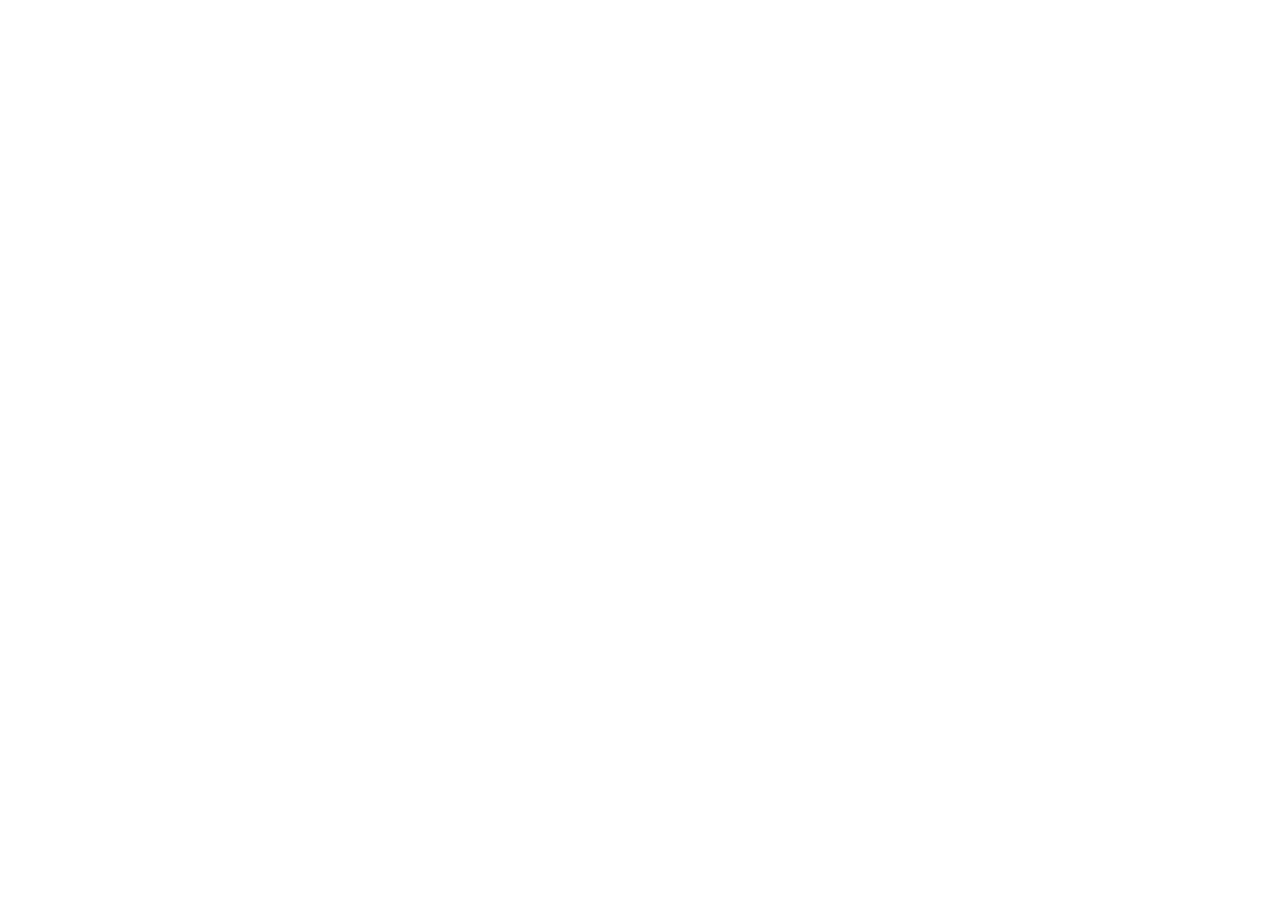
==== P-2/index.html @ 5631281c "Add the root class and link the cdn and styling sheet" ====
<!doctype html>
<html lang="en">
  <head>
    <meta charset="UTF-8" />
    <meta name="viewport" content="width=device-width, initial-scale=1.0" />
    <title>Document</title>
    <link rel="stylesheet" href="style.css" />
    <link rel="icon" href="Assets/Palindrome-tracker icon.png" />
    <link rel="preconnect" href="https://fonts.googleapis.com" />
    <link rel="preconnect" href="https://fonts.gstatic.com" crossorigin />
    <link href="https://fonts.googleapis.com/css2?family=Poppins:wght@400;500;600;700&display=swap" rel="stylesheet"/>
    <link rel="stylesheet" href="https://cdnjs.cloudflare.com/ajax/libs/font-awesome/6.7.2/css/all.min.css"/>
  </head>
  <body>
    
  </body>
</html>
---- P-2/style.css ----
:root {
    /* ================================
       BACKGROUND COLORS
    ================================= */

    --bg-primary: #080F19;
    --bg-secondary: #0D1728;
    --bg-card: #111F35;
    --bg-card-light: #162744;


    /* ================================
       TEXT COLORS
    ================================= */

    --text-primary: #F8FAFC;
    --text-secondary: #94A3B8;
    --text-muted: #64748B;


    /* ================================
       ACCENT COLORS
    ================================= */

    --accent-purple: #8B5CF6;
    --accent-blue: #3B82F6;
    --accent-cyan: #22D3EE;


    /* ================================
       BUTTON COLORS
    ================================= */

    --btn-primary: #8B5CF6;
    --btn-hover: #7C3AED;

    --btn-secondary: #13243D;
    --btn-secondary-hover: #1E3A5F;


    /* ================================
       BORDER COLORS
    ================================= */

    --border-primary: #243B5A;
    --border-accent: #31558A;


    /* ================================
       GRADIENTS
    ================================= */

    --gradient-primary: linear-gradient(
        135deg,
        #8B5CF6,
        #3B82F6,
        #22D3EE
    );

    --gradient-button: linear-gradient(
        135deg,
        #8B5CF6,
        #3B82F6,
        #22D3EE
    );


    /* ================================
       SHADOWS
    ================================= */

    --shadow-card: 0 20px 50px rgba(0, 0, 0, 0.35);

    --shadow-glow: 0 0 35px rgba(139, 92, 246, 0.25);


    /* ================================
       BORDER RADIUS
    ================================= */

    --radius-small: 10px;
    --radius-medium: 18px;
    --radius-large: 28px;


    /* ================================
       TRANSITIONS
    ================================= */

    --transition-fast: 0.2s ease;
    --transition-normal: 0.3s ease;
}

body {
  padding: 0px;
  margin: 0px;
  box-sizing: border-box;
  font-family: "Poppins", sans-serif;
}
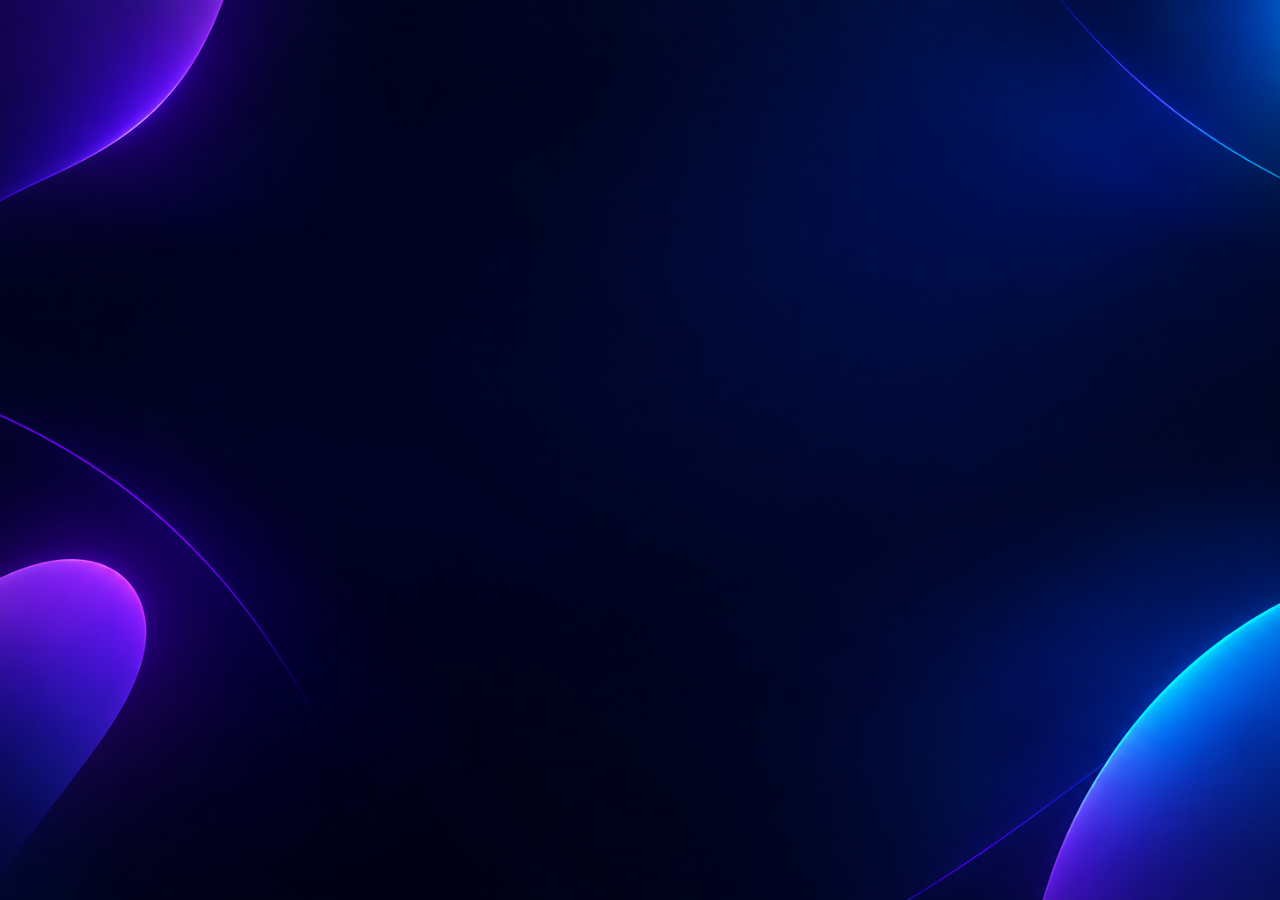
==== commit 47bd6520: "Start Add the styling" ====
--- a/P-2/index.html
+++ b/P-2/index.html
@@ -5,13 +5,13 @@
     <meta name="viewport" content="width=device-width, initial-scale=1.0" />
     <title>Document</title>
     <link rel="stylesheet" href="style.css" />
-    <link rel="icon" href="Assets/Palindrome-tracker icon.png" />
+    <link rel="icon" href="Assets/Favicon icon.png" />
     <link rel="preconnect" href="https://fonts.googleapis.com" />
     <link rel="preconnect" href="https://fonts.gstatic.com" crossorigin />
     <link href="https://fonts.googleapis.com/css2?family=Poppins:wght@400;500;600;700&display=swap" rel="stylesheet"/>
     <link rel="stylesheet" href="https://cdnjs.cloudflare.com/ajax/libs/font-awesome/6.7.2/css/all.min.css"/>
   </head>
   <body>
-    
+    <main></main>
   </body>
 </html>
--- a/P-2/style.css
+++ b/P-2/style.css
@@ -92,8 +92,14 @@
 }
 
 body {
-  padding: 0px;
-  margin: 0px;
-  box-sizing: border-box;
-  font-family: "Poppins", sans-serif;
+    padding: 0px;
+    margin: 0px;
+    min-height: 100vh;
+    width: 100%;
+    background-image: url("Assets/Background-image.png");
+    background-size: cover;
+    background-position: center center;
+    background-repeat: no-repeat;
+    position: relative;
+    font-family: "Poppins", sans-serif;
 }
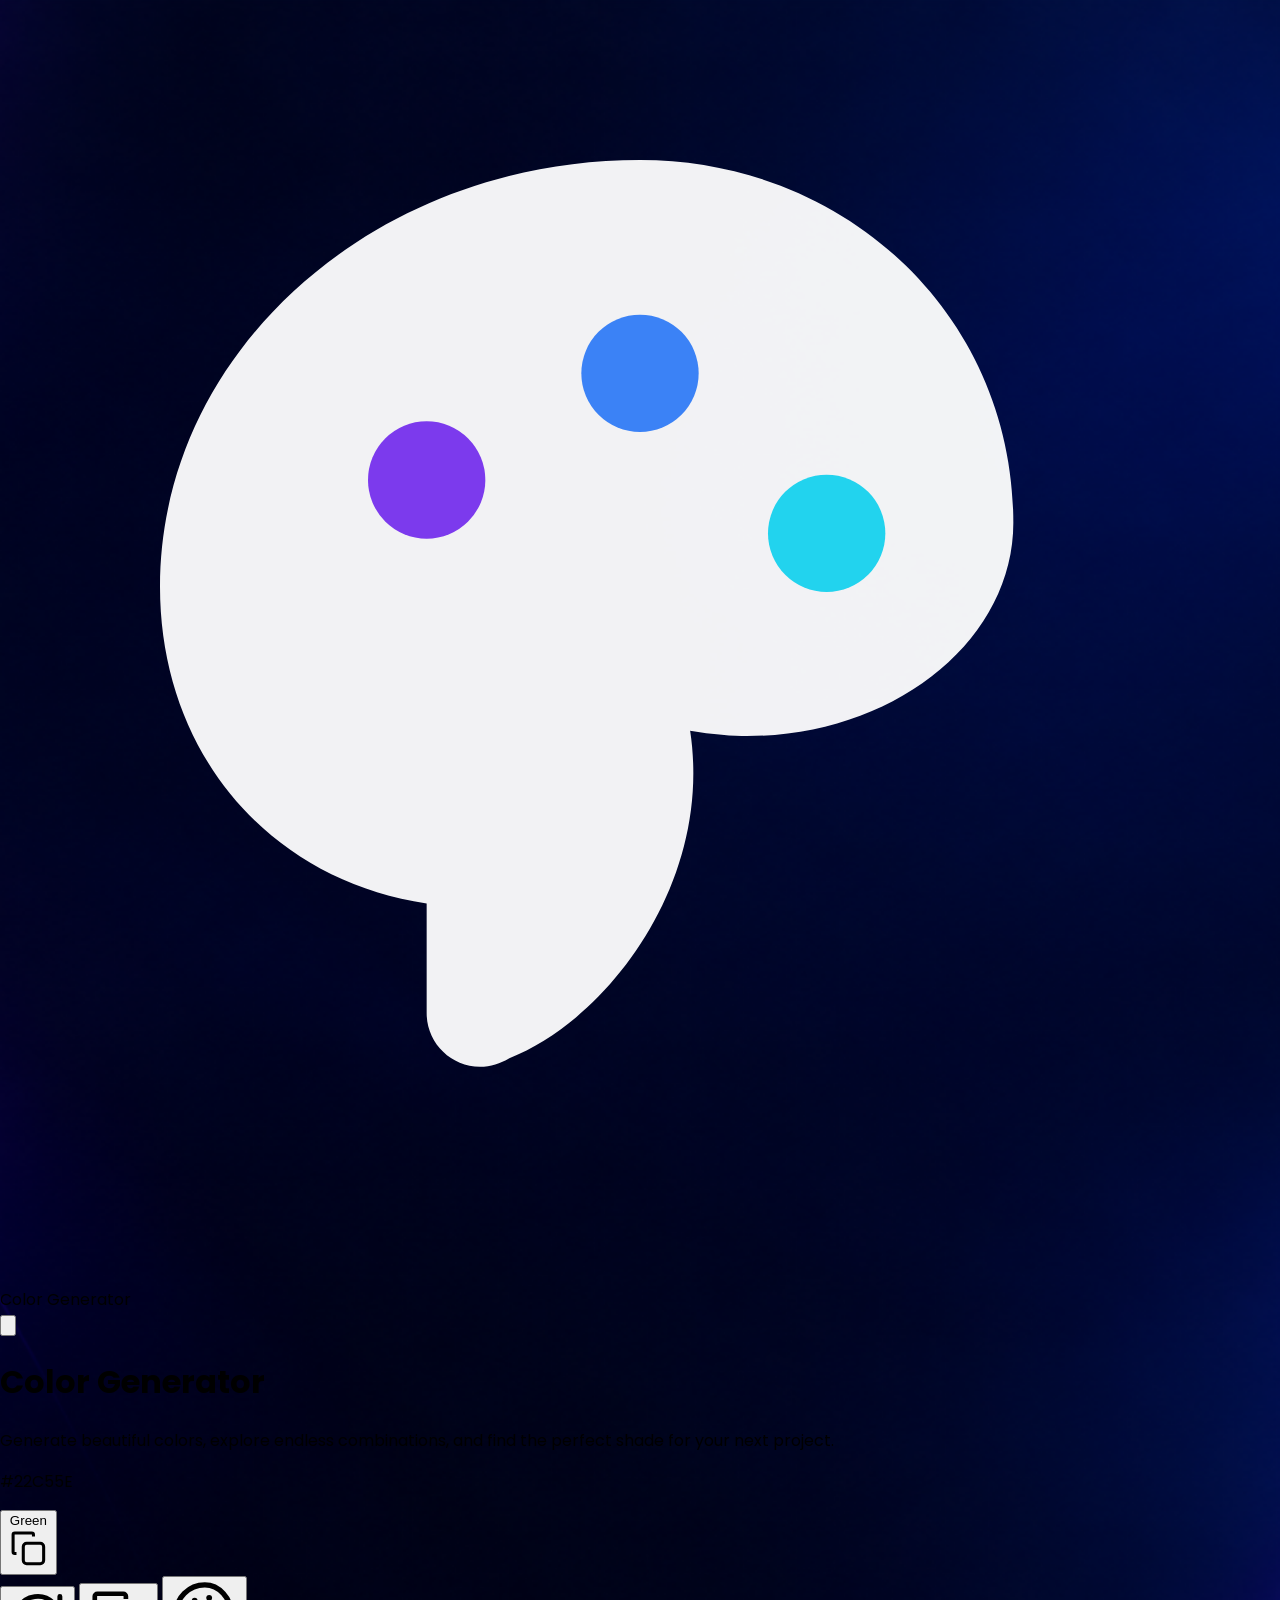
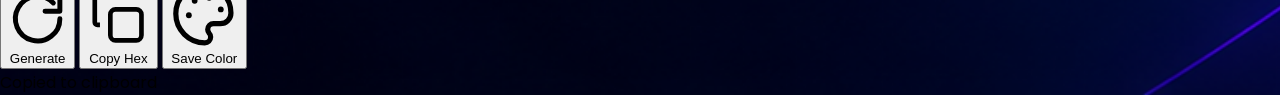
==== commit fd31bea1: "Completed with the html boilerplate" ====
--- a/P-2/index.html
+++ b/P-2/index.html
@@ -3,15 +3,188 @@
   <head>
     <meta charset="UTF-8" />
     <meta name="viewport" content="width=device-width, initial-scale=1.0" />
-    <title>Document</title>
+    <title>Random Color Generator</title>
     <link rel="stylesheet" href="style.css" />
     <link rel="icon" href="Assets/Favicon icon.png" />
     <link rel="preconnect" href="https://fonts.googleapis.com" />
     <link rel="preconnect" href="https://fonts.gstatic.com" crossorigin />
-    <link href="https://fonts.googleapis.com/css2?family=Poppins:wght@400;500;600;700&display=swap" rel="stylesheet"/>
-    <link rel="stylesheet" href="https://cdnjs.cloudflare.com/ajax/libs/font-awesome/6.7.2/css/all.min.css"/>
+    <link
+      href="https://fonts.googleapis.com/css2?family=Poppins:wght@400;500;600;700&display=swap"
+      rel="stylesheet"
+    />
+    <link
+      rel="stylesheet"
+      href="https://cdnjs.cloudflare.com/ajax/libs/font-awesome/6.7.2/css/all.min.css"
+    />
   </head>
   <body>
-    <main></main>
+    <!doctype html>
+    <html lang="en">
+      <head>
+        <meta charset="UTF-8" />
+        <meta name="viewport" content="width=device-width, initial-scale=1.0" />
+        <title>Color Generator</title>
+      </head>
+      <body>
+        <div class="blob blob-1"></div>
+        <div class="blob blob-2"></div>
+
+        <header>
+          <div class="brand">
+            <div class="brand-icon">
+              <svg
+                viewBox="0 0 24 24"
+                fill="none"
+                xmlns="http://www.w3.org/2000/svg"
+              >
+                <path
+                  d="M12 3C7.03 3 3 6.58 3 11c0 3.09 2.02 5.5 5 5.94V19c0 .55.45 1 1 1 .2 0 .38-.06.55-.16C11.2 19.2 13 17.02 13 14.5c0-.27-.02-.54-.06-.8.4.07.83.1 1.06.1 2.76 0 5-1.79 5-4 0-3.87-3.13-6.8-7-6.8Z"
+                  fill="white"
+                  opacity="0.95"
+                />
+                <circle cx="8" cy="9" r="1.1" fill="#7c3aed" />
+                <circle cx="12" cy="7" r="1.1" fill="#3b82f6" />
+                <circle cx="15.5" cy="10" r="1.1" fill="#22d3ee" />
+              </svg>
+            </div>
+            <div class="brand-name">Color <span>Generator</span></div>
+          </div>
+
+          <button
+            class="theme-toggle"
+            id="themeToggle"
+            aria-label="Toggle theme"
+          >
+            <svg
+              id="themeIcon"
+              viewBox="0 0 24 24"
+              fill="none"
+              xmlns="http://www.w3.org/2000/svg"
+            >
+              <path
+                d="M21 12.79A9 9 0 1 1 11.21 3 7 7 0 0 0 21 12.79Z"
+                stroke="currentColor"
+                stroke-width="1.8"
+                stroke-linecap="round"
+                stroke-linejoin="round"
+              />
+            </svg>
+          </button>
+        </header>
+
+        <main>
+          <h1>Color <span class="accent">Generator</span></h1>
+          <p class="subtitle">
+            Generate beautiful colors, explore endless combinations, and find
+            the perfect shade for your next project.
+          </p>
+
+          <div class="divider-row">
+            <div class="divider-line"></div>
+            <div class="divider-dot"></div>
+            <div class="divider-line right"></div>
+          </div>
+
+          <div class="panel">
+            <div class="swatch" id="swatch">
+              <p class="hex-value" id="hexValue">#22C55E</p>
+              <button class="color-name-row" id="copyHexRow">
+                <span id="colorName">Green</span>
+                <svg
+                  viewBox="0 0 24 24"
+                  fill="none"
+                  xmlns="http://www.w3.org/2000/svg"
+                >
+                  <rect
+                    x="9"
+                    y="9"
+                    width="12"
+                    height="12"
+                    rx="2"
+                    stroke="currentColor"
+                    stroke-width="1.8"
+                  />
+                  <path
+                    d="M5 15H4a1 1 0 0 1-1-1V4a1 1 0 0 1 1-1h10a1 1 0 0 1 1 1v1"
+                    stroke="currentColor"
+                    stroke-width="1.8"
+                  />
+                </svg>
+              </button>
+            </div>
+
+            <div class="actions">
+              <button class="btn btn-generate" id="generateBtn">
+                <svg
+                  id="refreshIcon"
+                  viewBox="0 0 24 24"
+                  fill="none"
+                  xmlns="http://www.w3.org/2000/svg"
+                >
+                  <path
+                    d="M21 12a9 9 0 1 1-2.64-6.36"
+                    stroke="currentColor"
+                    stroke-width="2"
+                    stroke-linecap="round"
+                  />
+                  <path
+                    d="M21 3v6h-6"
+                    stroke="currentColor"
+                    stroke-width="2"
+                    stroke-linecap="round"
+                    stroke-linejoin="round"
+                  />
+                </svg>
+                Generate
+              </button>
+              <button class="btn btn-secondary" id="copyBtn">
+                <svg
+                  viewBox="0 0 24 24"
+                  fill="none"
+                  xmlns="http://www.w3.org/2000/svg"
+                >
+                  <rect
+                    x="9"
+                    y="9"
+                    width="12"
+                    height="12"
+                    rx="2"
+                    stroke="currentColor"
+                    stroke-width="1.8"
+                  />
+                  <path
+                    d="M5 15H4a1 1 0 0 1-1-1V4a1 1 0 0 1 1-1h10a1 1 0 0 1 1 1v1"
+                    stroke="currentColor"
+                    stroke-width="1.8"
+                  />
+                </svg>
+                Copy Hex
+              </button>
+              <button class="btn btn-secondary" id="saveBtn">
+                <svg
+                  viewBox="0 0 24 24"
+                  fill="none"
+                  xmlns="http://www.w3.org/2000/svg"
+                >
+                  <circle cx="13.5" cy="6.5" r="1" fill="currentColor" />
+                  <circle cx="17.5" cy="10.5" r="1" fill="currentColor" />
+                  <circle cx="8.5" cy="7.5" r="1" fill="currentColor" />
+                  <circle cx="6.5" cy="12.5" r="1" fill="currentColor" />
+                  <path
+                    d="M12 2C6.5 2 2 6.5 2 12s4.5 10 10 10c1.1 0 2-.9 2-2 0-.5-.2-1-.5-1.3-.3-.4-.5-.8-.5-1.3 0-1.1.9-2 2-2h2.3c2.1 0 3.7-1.6 3.7-3.7C21 6.7 17 2 12 2Z"
+                    stroke="currentColor"
+                    stroke-width="1.8"
+                    stroke-linejoin="round"
+                  />
+                </svg>
+                Save Color
+              </button>
+            </div>
+          </div>
+        </main>
+
+        <div class="toast" id="toast">Copied to clipboard</div>
+      </body>
+    </html>
   </body>
 </html>
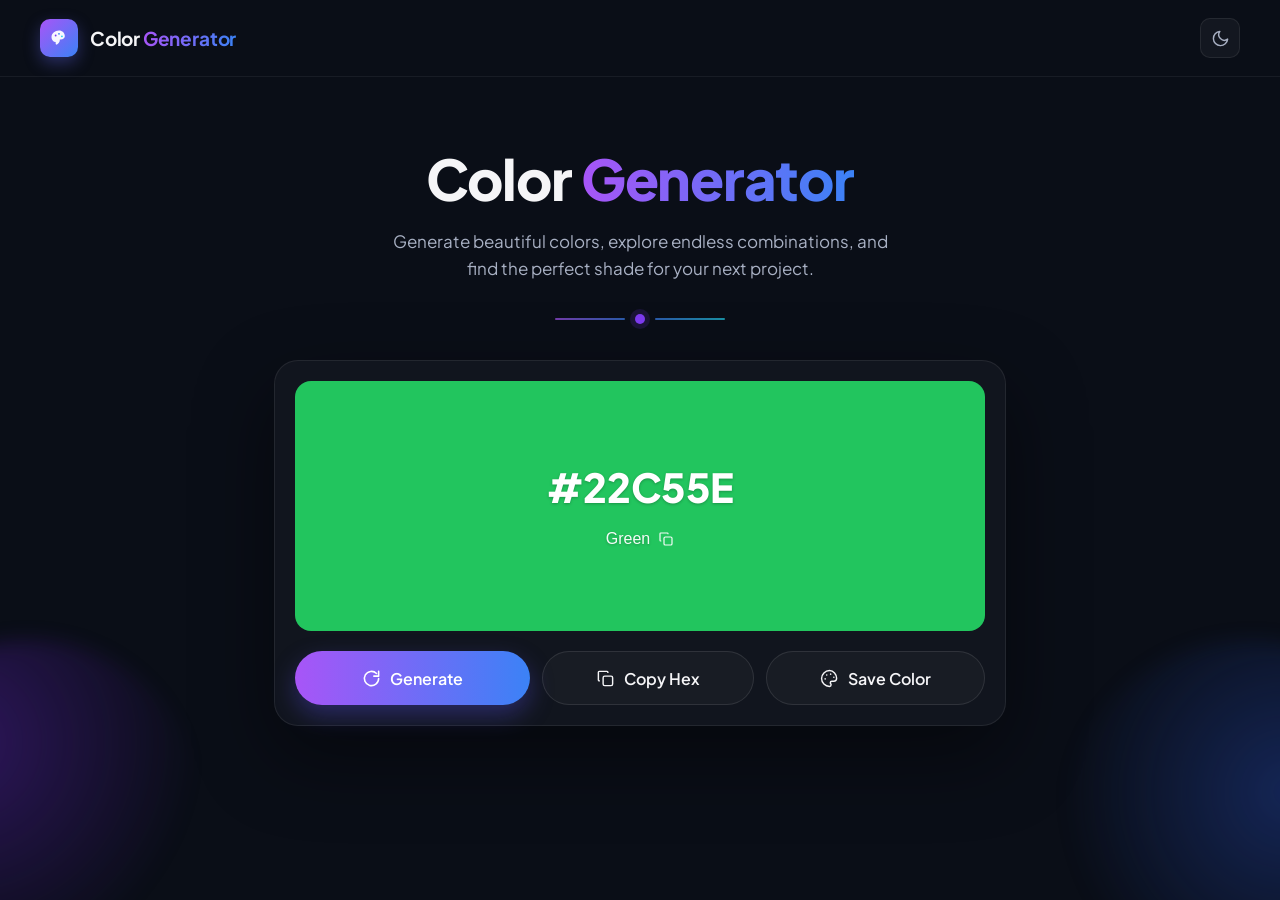
==== commit 064b835c: "Complete with the styling of the UI design" ====
--- a/P-2/index.html
+++ b/P-2/index.html
@@ -3,29 +3,19 @@
   <head>
     <meta charset="UTF-8" />
     <meta name="viewport" content="width=device-width, initial-scale=1.0" />
-    <title>Random Color Generator</title>
+    <title>Color Generator</title>
     <link rel="stylesheet" href="style.css" />
     <link rel="icon" href="Assets/Favicon icon.png" />
-    <link rel="preconnect" href="https://fonts.googleapis.com" />
-    <link rel="preconnect" href="https://fonts.gstatic.com" crossorigin />
-    <link
-      href="https://fonts.googleapis.com/css2?family=Poppins:wght@400;500;600;700&display=swap"
-      rel="stylesheet"
-    />
+    <link rel="preconnect" href="https://fonts.googleapis.com">
+    <link rel="preconnect" href="https://fonts.gstatic.com" crossorigin>
+    <link href="https://fonts.googleapis.com/css2?family=Plus+Jakarta+Sans:wght@400;500;600;700;800&display=swap" rel="stylesheet">
     <link
       rel="stylesheet"
       href="https://cdnjs.cloudflare.com/ajax/libs/font-awesome/6.7.2/css/all.min.css"
     />
   </head>
   <body>
-    <!doctype html>
-    <html lang="en">
-      <head>
-        <meta charset="UTF-8" />
-        <meta name="viewport" content="width=device-width, initial-scale=1.0" />
-        <title>Color Generator</title>
-      </head>
-      <body>
+    
         <div class="blob blob-1"></div>
         <div class="blob blob-2"></div>
 
--- a/P-2/style.css
+++ b/P-2/style.css
@@ -1,105 +1,298 @@
-:root {
-    /* ================================
-       BACKGROUND COLORS
-    ================================= */
-
-    --bg-primary: #080F19;
-    --bg-secondary: #0D1728;
-    --bg-card: #111F35;
-    --bg-card-light: #162744;
-
-
-    /* ================================
-       TEXT COLORS
-    ================================= */
-
-    --text-primary: #F8FAFC;
-    --text-secondary: #94A3B8;
-    --text-muted: #64748B;
-
-
-    /* ================================
-       ACCENT COLORS
-    ================================= */
-
-    --accent-purple: #8B5CF6;
-    --accent-blue: #3B82F6;
-    --accent-cyan: #22D3EE;
-
-
-    /* ================================
-       BUTTON COLORS
-    ================================= */
-
-    --btn-primary: #8B5CF6;
-    --btn-hover: #7C3AED;
-
-    --btn-secondary: #13243D;
-    --btn-secondary-hover: #1E3A5F;
-
-
-    /* ================================
-       BORDER COLORS
-    ================================= */
-
-    --border-primary: #243B5A;
-    --border-accent: #31558A;
-
-
-    /* ================================
-       GRADIENTS
-    ================================= */
-
-    --gradient-primary: linear-gradient(
-        135deg,
-        #8B5CF6,
-        #3B82F6,
-        #22D3EE
-    );
-
-    --gradient-button: linear-gradient(
-        135deg,
-        #8B5CF6,
-        #3B82F6,
-        #22D3EE
-    );
-
-
-    /* ================================
-       SHADOWS
-    ================================= */
-
-    --shadow-card: 0 20px 50px rgba(0, 0, 0, 0.35);
-
-    --shadow-glow: 0 0 35px rgba(139, 92, 246, 0.25);
-
-
-    /* ================================
-       BORDER RADIUS
-    ================================= */
-
-    --radius-small: 10px;
-    --radius-medium: 18px;
-    --radius-large: 28px;
-
-
-    /* ================================
-       TRANSITIONS
-    ================================= */
-
-    --transition-fast: 0.2s ease;
-    --transition-normal: 0.3s ease;
-}
-
-body {
-    padding: 0px;
-    margin: 0px;
-    min-height: 100vh;
-    width: 100%;
-    background-image: url("Assets/Background-image.png");
-    background-size: cover;
-    background-position: center center;
-    background-repeat: no-repeat;
-    position: relative;
-    font-family: "Poppins", sans-serif;
+:root{
+  --bg: #0a0e17;
+  --bg-blob-1: #4c1d95;
+  --bg-blob-2: #1e3a8a;
+  --panel-bg: rgba(255,255,255,0.03);
+  --panel-border: rgba(255,255,255,0.08);
+  --pill-bg: rgba(255,255,255,0.03);
+  --pill-border: rgba(255,255,255,0.10);
+  --text-primary: #f5f5f7;
+  --text-secondary: #a8b0c3;
+  --text-muted: #6b7383;
+  --divider: rgba(255,255,255,0.08);
+  --swatch-text: #ffffff;
+  --swatch-text-shadow: 0 1px 3px rgba(0,0,0,0.25);
+  --header-border: rgba(255,255,255,0.06);
+  --icon-btn-bg: rgba(255,255,255,0.04);
+  --icon-btn-border: rgba(255,255,255,0.08);
+  --shadow-ambient: 0 30px 80px rgba(0,0,0,0.45);
+  color-scheme: dark;
+}
+
+html.light{
+  --bg: #f4f4f6;
+  --bg-blob-1: #d6d3ff;
+  --bg-blob-2: #c7e0ff;
+  --panel-bg: #ffffff;
+  --panel-border: #e4e4e9;
+  --pill-bg: #f7f7f9;
+  --pill-border: #e4e4e9;
+  --text-primary: #17171c;
+  --text-secondary: #55565f;
+  --text-muted: #8a8b96;
+  --divider: #eaeaee;
+  --swatch-text: #ffffff;
+  --swatch-text-shadow: 0 1px 3px rgba(0,0,0,0.18);
+  --header-border: #e4e4e9;
+  --icon-btn-bg: #ffffff;
+  --icon-btn-border: #e4e4e9;
+  --shadow-ambient: 0 30px 70px rgba(30,30,40,0.10);
+  color-scheme: light;
+}
+
+*{ 
+   box-sizing: border-box; 
+}
+
+body{
+  margin:0;
+  min-height:100vh;
+  background: var(--bg);
+  font-family: 'Plus Jakarta Sans', system-ui, sans-serif;
+  color: var(--text-primary);
+  position: relative;
+  overflow-x: hidden;
+  transition: background 0.4s ease, color 0.4s ease;
+}
+
+/* decorative background blobs */
+.blob{
+  position: fixed;
+  border-radius: 50%;
+  filter: blur(10px);
+  opacity: 0.55;
+  z-index: 0;
+  transition: background 0.4s ease, opacity 0.4s ease;
+}
+html.light .blob{ opacity: 0.7; filter: blur(30px); }
+.blob-1{
+  width: 340px; height: 340px;
+  left: -140px; bottom: -80px;
+  background: radial-gradient(circle at 30% 30%, var(--bg-blob-1), transparent 70%);
+}
+.blob-2{
+  width: 380px; height: 380px;
+  right: -160px; bottom: -120px;
+  background: radial-gradient(circle at 60% 40%, var(--bg-blob-2), transparent 70%);
+}
+
+header{
+  position: relative;
+  z-index: 2;
+  display: flex;
+  align-items: center;
+  justify-content: space-between;
+  padding: 18px 40px;
+  border-bottom: 1px solid var(--header-border);
+}
+
+.brand{
+  display:flex;
+  align-items:center;
+  gap: 12px;
+}
+
+.brand-icon{
+  width: 38px; height: 38px;
+  border-radius: 10px;
+  display:flex; align-items:center; justify-content:center;
+  background: linear-gradient(135deg, #a855f7, #3b82f6);
+  box-shadow: 0 6px 16px rgba(99,102,241,0.35);
+}
+.brand-icon svg{ width: 20px; height: 20px; }
+
+.brand-name{
+  font-size: 19px;
+  font-weight: 700;
+  letter-spacing: -0.01em;
+}
+.brand-name span{
+  background: linear-gradient(90deg, #a855f7, #3b82f6);
+  -webkit-background-clip: text;
+  background-clip: text;
+  color: transparent;
+}
+
+.theme-toggle{
+  width: 40px; height: 40px;
+  border-radius: 10px;
+  background: var(--icon-btn-bg);
+  border: 1px solid var(--icon-btn-border);
+  display:flex; align-items:center; justify-content:center;
+  cursor: pointer;
+  color: var(--text-secondary);
+  transition: background 0.25s ease, border-color 0.25s ease, transform 0.15s ease;
+}
+.theme-toggle:hover{ transform: translateY(-1px); }
+.theme-toggle svg{ width: 19px; height: 19px; }
+
+main{
+  position: relative;
+  z-index: 2;
+  max-width: 780px;
+  margin: 0 auto;
+  padding: 72px 24px 100px;
+  text-align: center;
+}
+
+h1{
+  font-size: 56px;
+  line-height: 1.05;
+  font-weight: 800;
+  letter-spacing: -0.02em;
+  margin: 0 0 20px;
+}
+h1 .accent{
+  background: linear-gradient(90deg, #a855f7, #3b82f6);
+  -webkit-background-clip: text;
+  background-clip: text;
+  color: transparent;
+}
+
+.subtitle{
+  font-size: 17px;
+  color: var(--text-secondary);
+  line-height: 1.6;
+  max-width: 520px;
+  margin: 0 auto;
+}
+
+.divider-row{
+  display:flex;
+  align-items:center;
+  justify-content:center;
+  gap: 10px;
+  margin: 32px 0 36px;
+}
+.divider-line{
+  width: 70px; height: 2px;
+  border-radius: 2px;
+  background: linear-gradient(90deg, #a855f7, #3b82f6);
+  opacity: 0.65;
+}
+.divider-line.right{ background: linear-gradient(90deg, #3b82f6, #22d3ee); }
+.divider-dot{
+  width: 10px; height: 10px;
+  border-radius: 50%;
+  background: #7c3aed;
+  box-shadow: 0 0 0 5px rgba(124,58,237,0.15);
+}
+
+.panel{
+  background: var(--panel-bg);
+  border: 1px solid var(--panel-border);
+  border-radius: 24px;
+  padding: 20px;
+  box-shadow: var(--shadow-ambient);
+  transition: background 0.4s ease, border-color 0.4s ease, box-shadow 0.4s ease;
+}
+
+.swatch{
+  border-radius: 16px;
+  height: 250px;
+  display:flex;
+  flex-direction: column;
+  align-items:center;
+  justify-content:center;
+  gap: 14px;
+  background: #22c55e;
+  transition: background 0.35s ease;
+}
+
+.hex-value{
+  font-size: 40px;
+  font-weight: 800;
+  letter-spacing: -0.01em;
+  color: var(--swatch-text);
+  text-shadow: var(--swatch-text-shadow);
+  margin: 0;
+}
+
+.color-name-row{
+  display:flex;
+  align-items:center;
+  gap: 8px;
+  color: var(--swatch-text);
+  text-shadow: var(--swatch-text-shadow);
+  font-size: 16px;
+  font-weight: 500;
+  cursor: pointer;
+  opacity: 0.95;
+  background: none;
+  border: none;
+  padding: 4px 8px;
+  border-radius: 8px;
+  transition: background 0.2s ease;
+}
+.color-name-row:hover{ background: rgba(255,255,255,0.15); }
+.color-name-row svg{ width: 16px; height: 16px; }
+
+.actions{
+  display:flex;
+  gap: 12px;
+  margin-top: 20px;
+  flex-wrap: wrap;
+}
+
+.btn{
+  flex: 1 1 auto;
+  display:flex;
+  align-items:center;
+  justify-content:center;
+  gap: 9px;
+  height: 54px;
+  border-radius: 999px;
+  font-size: 16px;
+  font-weight: 600;
+  cursor: pointer;
+  border: 1px solid var(--pill-border);
+  background: var(--pill-bg);
+  color: var(--text-primary);
+  transition: transform 0.15s ease, background 0.2s ease, border-color 0.2s ease, box-shadow 0.2s ease;
+  font-family: inherit;
+}
+.btn svg{ width: 19px; height: 19px; flex-shrink: 0; }
+.btn:hover{ transform: translateY(-1px); }
+.btn:active{ transform: translateY(0); }
+
+.btn-generate{
+  flex: 1.3 1 auto;
+  min-width: 180px;
+  background: linear-gradient(90deg, #a855f7, #3b82f6);
+  border: none;
+  color: #ffffff;
+  box-shadow: 0 10px 24px rgba(88,80,236,0.35);
+}
+html.light .btn-generate{ box-shadow: 0 10px 24px rgba(88,80,236,0.22); }
+
+.btn-generate svg.spin{
+  animation: spin 0.6s linear;
+}
+@keyframes spin{ to{ transform: rotate(360deg); } }
+
+.btn-secondary{
+  min-width: 150px;
+}
+
+.toast{
+  position: fixed;
+  bottom: 28px;
+  left: 50%;
+  transform: translateX(-50%) translateY(20px);
+  background: var(--panel-bg);
+  border: 1px solid var(--panel-border);
+  color: var(--text-primary);
+  padding: 12px 22px;
+  border-radius: 999px;
+  font-size: 14px;
+  font-weight: 600;
+  box-shadow: var(--shadow-ambient);
+  opacity: 0;
+  pointer-events: none;
+  transition: opacity 0.25s ease, transform 0.25s ease;
+  z-index: 10;
+}
+.toast.show{
+  opacity: 1;
+  transform: translateX(-50%) translateY(0);
 }
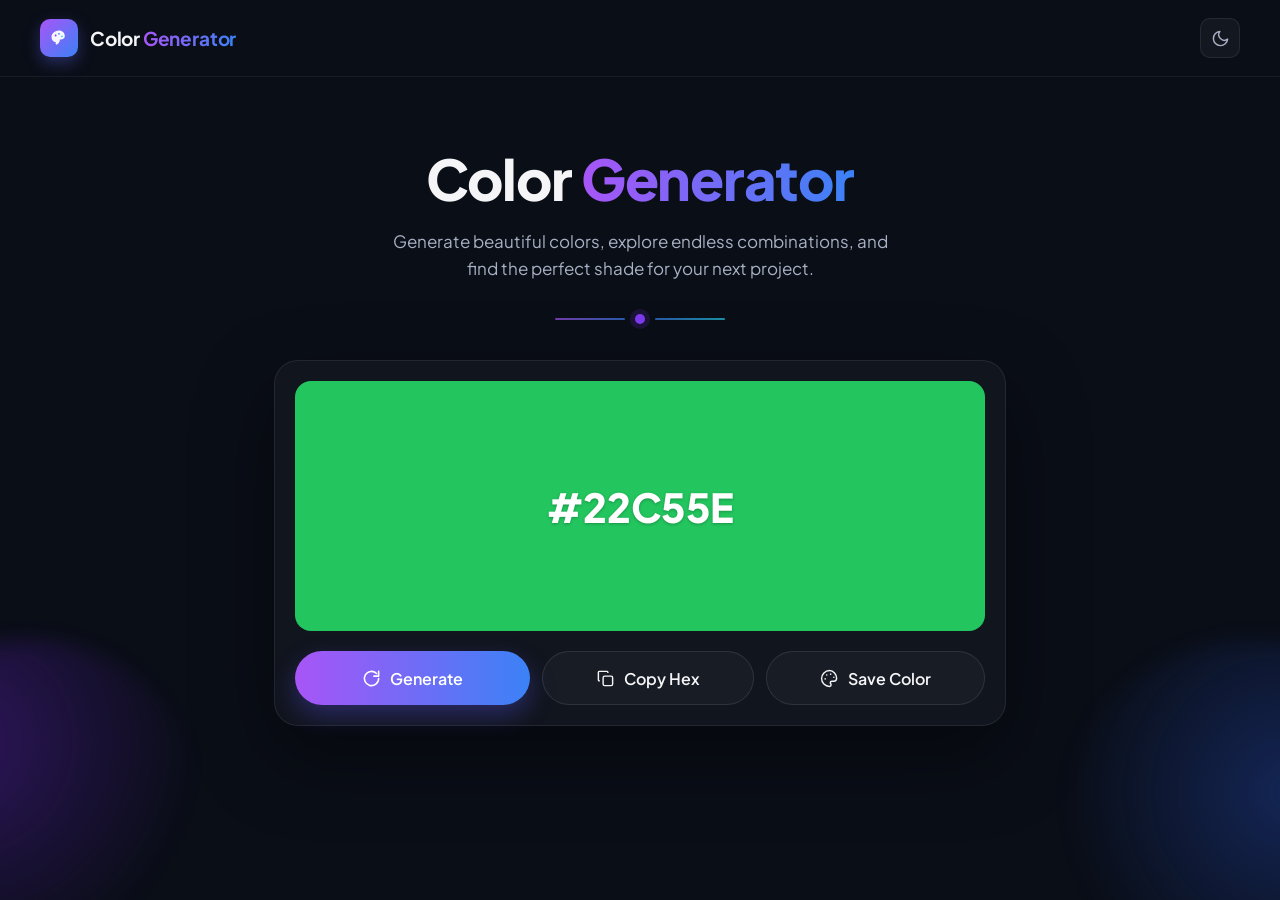
==== commit 000ec917: "Add the fumction which genreate the hex code and add the script for change the theme of the backgrou" ====
--- a/P-2/index.html
+++ b/P-2/index.html
@@ -78,7 +78,7 @@
           <div class="panel">
             <div class="swatch" id="swatch">
               <p class="hex-value" id="hexValue">#22C55E</p>
-              <button class="color-name-row" id="copyHexRow">
+              <!-- <button class="color-name-row" id="copyHexRow">
                 <span id="colorName">Green</span>
                 <svg
                   viewBox="0 0 24 24"
@@ -100,7 +100,7 @@
                     stroke-width="1.8"
                   />
                 </svg>
-              </button>
+              </button> -->
             </div>
 
             <div class="actions">
@@ -176,5 +176,6 @@
         <div class="toast" id="toast">Copied to clipboard</div>
       </body>
     </html>
+    <script src="script.js"></script>
   </body>
 </html>
--- a/P-2/style.css
+++ b/P-2/style.css
@@ -208,7 +208,7 @@
   margin: 0;
 }
 
-.color-name-row{
+/* .color-name-row{
   display:flex;
   align-items:center;
   gap: 8px;
@@ -225,7 +225,7 @@
   transition: background 0.2s ease;
 }
 .color-name-row:hover{ background: rgba(255,255,255,0.15); }
-.color-name-row svg{ width: 16px; height: 16px; }
+.color-name-row svg{ width: 16px; height: 16px; } */
 
 .actions{
   display:flex;
